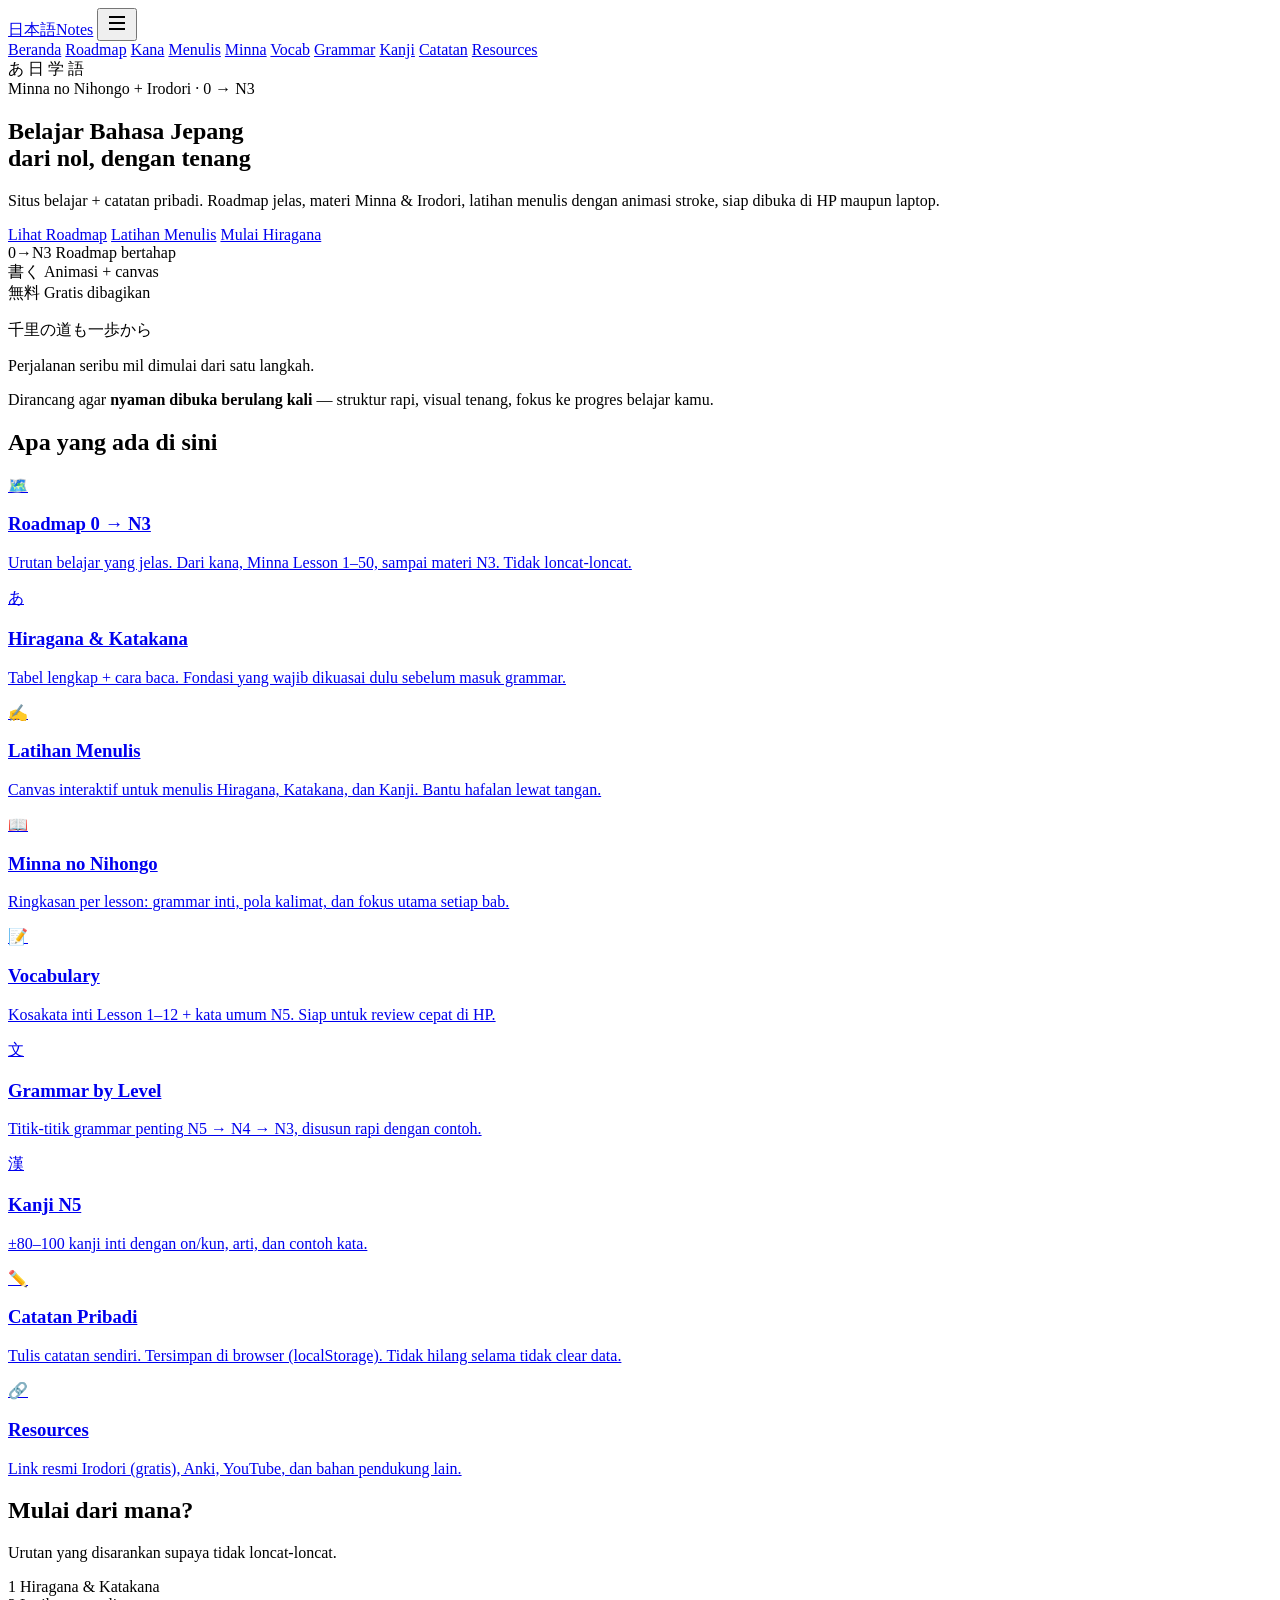
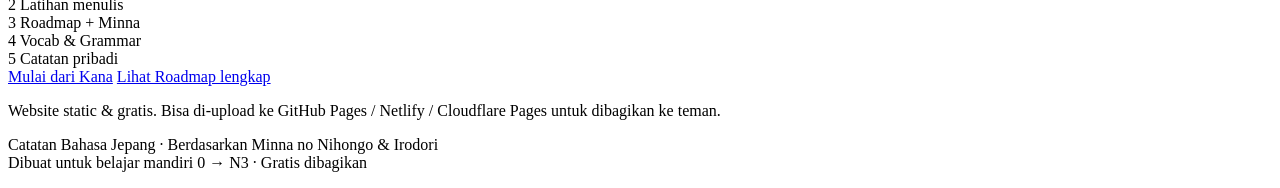
==== index.html @ 3dc0896b "add files via upload pertama semau file gratisan ai" ====
<!DOCTYPE html>
<html lang="id">
<head>
  <meta charset="UTF-8">
  <meta name="viewport" content="width=device-width, initial-scale=1">
  <title>Catatan Bahasa Jepang | Dari 0 sampai N3</title>
  <meta name="description" content="Website catatan belajar bahasa Jepang pribadi. Roadmap jelas dari pemula absolut sampai JLPT N3 berdasarkan Minna no Nihongo dan Irodori. Gratis dan siap dibagikan.">
  <meta name="keywords" content="belajar bahasa Jepang, Minna no Nihongo, Irodori, JLPT N5 N4 N3, catatan Jepang, hiragana, katakana">
  <meta name="author" content="Catatan Jepang">
  <meta property="og:title" content="Catatan Bahasa Jepang | 0 → N3">
  <meta property="og:description" content="Roadmap rapi + materi inti berdasarkan Minna no Nihongo & Irodori. Siap pakai, gratis, mobile-friendly.">
  <meta property="og:type" content="website">
  <link rel="preconnect" href="https://fonts.googleapis.com">
  <link rel="preconnect" href="https://fonts.gstatic.com" crossorigin>
  <link href="https://fonts.googleapis.com/css2?family=Noto+Sans+JP:wght@400;500;600;700&family=Shippori+Mincho:wght@500;600;700&display=swap" rel="stylesheet">
  <link rel="stylesheet" href="css/style.css">
</head>
<body>
  <header class="site-header">
    <div class="container header-inner">
      <a href="index.html" class="logo">日本語<span>Notes</span></a>
      <button class="menu-toggle" aria-label="Menu" aria-expanded="false">
        <svg width="24" height="24" fill="none" stroke="currentColor" stroke-width="2"><path d="M4 6h16M4 12h16M4 18h16"/></svg>
      </button>
      <nav class="nav">
        <a href="index.html" class="active">Beranda</a>
        <a href="roadmap.html">Roadmap</a>
        <a href="kana.html">Kana</a>
        <a href="writing.html">Menulis</a>
        <a href="lessons.html">Minna</a>
        <a href="vocab.html">Vocab</a>
        <a href="grammar.html">Grammar</a>
        <a href="kanji.html">Kanji</a>
        <a href="notes.html">Catatan</a>
        <a href="resources.html">Resources</a>
      </nav>
    </div>
  </header>

  <main>
    <section class="hero">
      <span class="hero-deco hero-deco-1" aria-hidden="true">あ</span>
      <span class="hero-deco hero-deco-2" aria-hidden="true">日</span>
      <span class="hero-deco hero-deco-3" aria-hidden="true">学</span>
      <span class="hero-deco hero-deco-4" aria-hidden="true">語</span>
      <div class="container">
        <div class="hero-badge">Minna no Nihongo + Irodori · 0 → N3</div>
        <h1>Belajar Bahasa Jepang<br>dari nol, dengan tenang</h1>
        <p class="lead">Situs belajar + catatan pribadi. Roadmap jelas, materi Minna &amp; Irodori, latihan menulis dengan animasi stroke, siap dibuka di HP maupun laptop.</p>
        <div class="hero-actions">
          <a href="roadmap.html" class="btn btn-primary">Lihat Roadmap</a>
          <a href="writing.html" class="btn btn-outline">Latihan Menulis</a>
          <a href="kana.html" class="btn btn-outline">Mulai Hiragana</a>
        </div>
        <div class="home-features">
          <div class="home-feature">
            <span class="num">0→N3</span>
            <span class="label">Roadmap bertahap</span>
          </div>
          <div class="home-feature">
            <span class="num">書く</span>
            <span class="label">Animasi + canvas</span>
          </div>
          <div class="home-feature">
            <span class="num">無料</span>
            <span class="label">Gratis dibagikan</span>
          </div>
        </div>
        <div class="hero-quote">
          <p class="jp">千里の道も一歩から</p>
          <p class="id">Perjalanan seribu mil dimulai dari satu langkah.</p>
        </div>
      </div>
    </section>

    <section class="welcome-strip">
      <div class="container">
        <p>Dirancang agar <strong>nyaman dibuka berulang kali</strong> — struktur rapi, visual tenang, fokus ke progres belajar kamu.</p>
      </div>
    </section>

    <section class="section-sm">
      <div class="container">
        <div class="section-title-wrap">
          <span class="ornament"></span>
          <h2>Apa yang ada di sini</h2>
        </div>
        <div class="card-grid">
          <a href="roadmap.html" class="card">
            <div class="card-icon">🗺️</div>
            <h3>Roadmap 0 → N3</h3>
            <p>Urutan belajar yang jelas. Dari kana, Minna Lesson 1–50, sampai materi N3. Tidak loncat-loncat.</p>
          </a>
          <a href="kana.html" class="card">
            <div class="card-icon">あ</div>
            <h3>Hiragana & Katakana</h3>
            <p>Tabel lengkap + cara baca. Fondasi yang wajib dikuasai dulu sebelum masuk grammar.</p>
          </a>
          <a href="writing.html" class="card">
            <div class="card-icon">✍️</div>
            <h3>Latihan Menulis</h3>
            <p>Canvas interaktif untuk menulis Hiragana, Katakana, dan Kanji. Bantu hafalan lewat tangan.</p>
          </a>
          <a href="lessons.html" class="card">
            <div class="card-icon">📖</div>
            <h3>Minna no Nihongo</h3>
            <p>Ringkasan per lesson: grammar inti, pola kalimat, dan fokus utama setiap bab.</p>
          </a>
          <a href="vocab.html" class="card">
            <div class="card-icon">📝</div>
            <h3>Vocabulary</h3>
            <p>Kosakata inti Lesson 1–12 + kata umum N5. Siap untuk review cepat di HP.</p>
          </a>
          <a href="grammar.html" class="card">
            <div class="card-icon">文</div>
            <h3>Grammar by Level</h3>
            <p>Titik-titik grammar penting N5 → N4 → N3, disusun rapi dengan contoh.</p>
          </a>
          <a href="kanji.html" class="card">
            <div class="card-icon">漢</div>
            <h3>Kanji N5</h3>
            <p>±80–100 kanji inti dengan on/kun, arti, dan contoh kata.</p>
          </a>
          <a href="notes.html" class="card">
            <div class="card-icon">✏️</div>
            <h3>Catatan Pribadi</h3>
            <p>Tulis catatan sendiri. Tersimpan di browser (localStorage). Tidak hilang selama tidak clear data.</p>
          </a>
          <a href="resources.html" class="card">
            <div class="card-icon">🔗</div>
            <h3>Resources</h3>
            <p>Link resmi Irodori (gratis), Anki, YouTube, dan bahan pendukung lain.</p>
          </a>
        </div>
      </div>
    </section>

    <section class="section">
      <div class="container">
        <div class="start-cta">
          <h2>Mulai dari mana?</h2>
          <p class="muted mb-0">Urutan yang disarankan supaya tidak loncat-loncat.</p>
          <div class="start-steps">
            <div class="start-step"><span>1</span> Hiragana &amp; Katakana</div>
            <div class="start-step"><span>2</span> Latihan menulis</div>
            <div class="start-step"><span>3</span> Roadmap + Minna</div>
            <div class="start-step"><span>4</span> Vocab &amp; Grammar</div>
            <div class="start-step"><span>5</span> Catatan pribadi</div>
          </div>
          <div class="hero-actions">
            <a href="kana.html" class="btn btn-primary">Mulai dari Kana</a>
            <a href="roadmap.html" class="btn btn-outline">Lihat Roadmap lengkap</a>
          </div>
        </div>
        <p class="small muted mt-2 text-center">Website static &amp; gratis. Bisa di-upload ke GitHub Pages / Netlify / Cloudflare Pages untuk dibagikan ke teman.</p>
      </div>
    </section>
  </main>

  <footer class="site-footer">
    <div class="container">
      <p>Catatan Bahasa Jepang · Berdasarkan Minna no Nihongo & Irodori<br>
      Dibuat untuk belajar mandiri 0 → N3 · Gratis dibagikan</p>
    </div>
  </footer>

  <script src="js/main.js"></script>
</body>
</html>
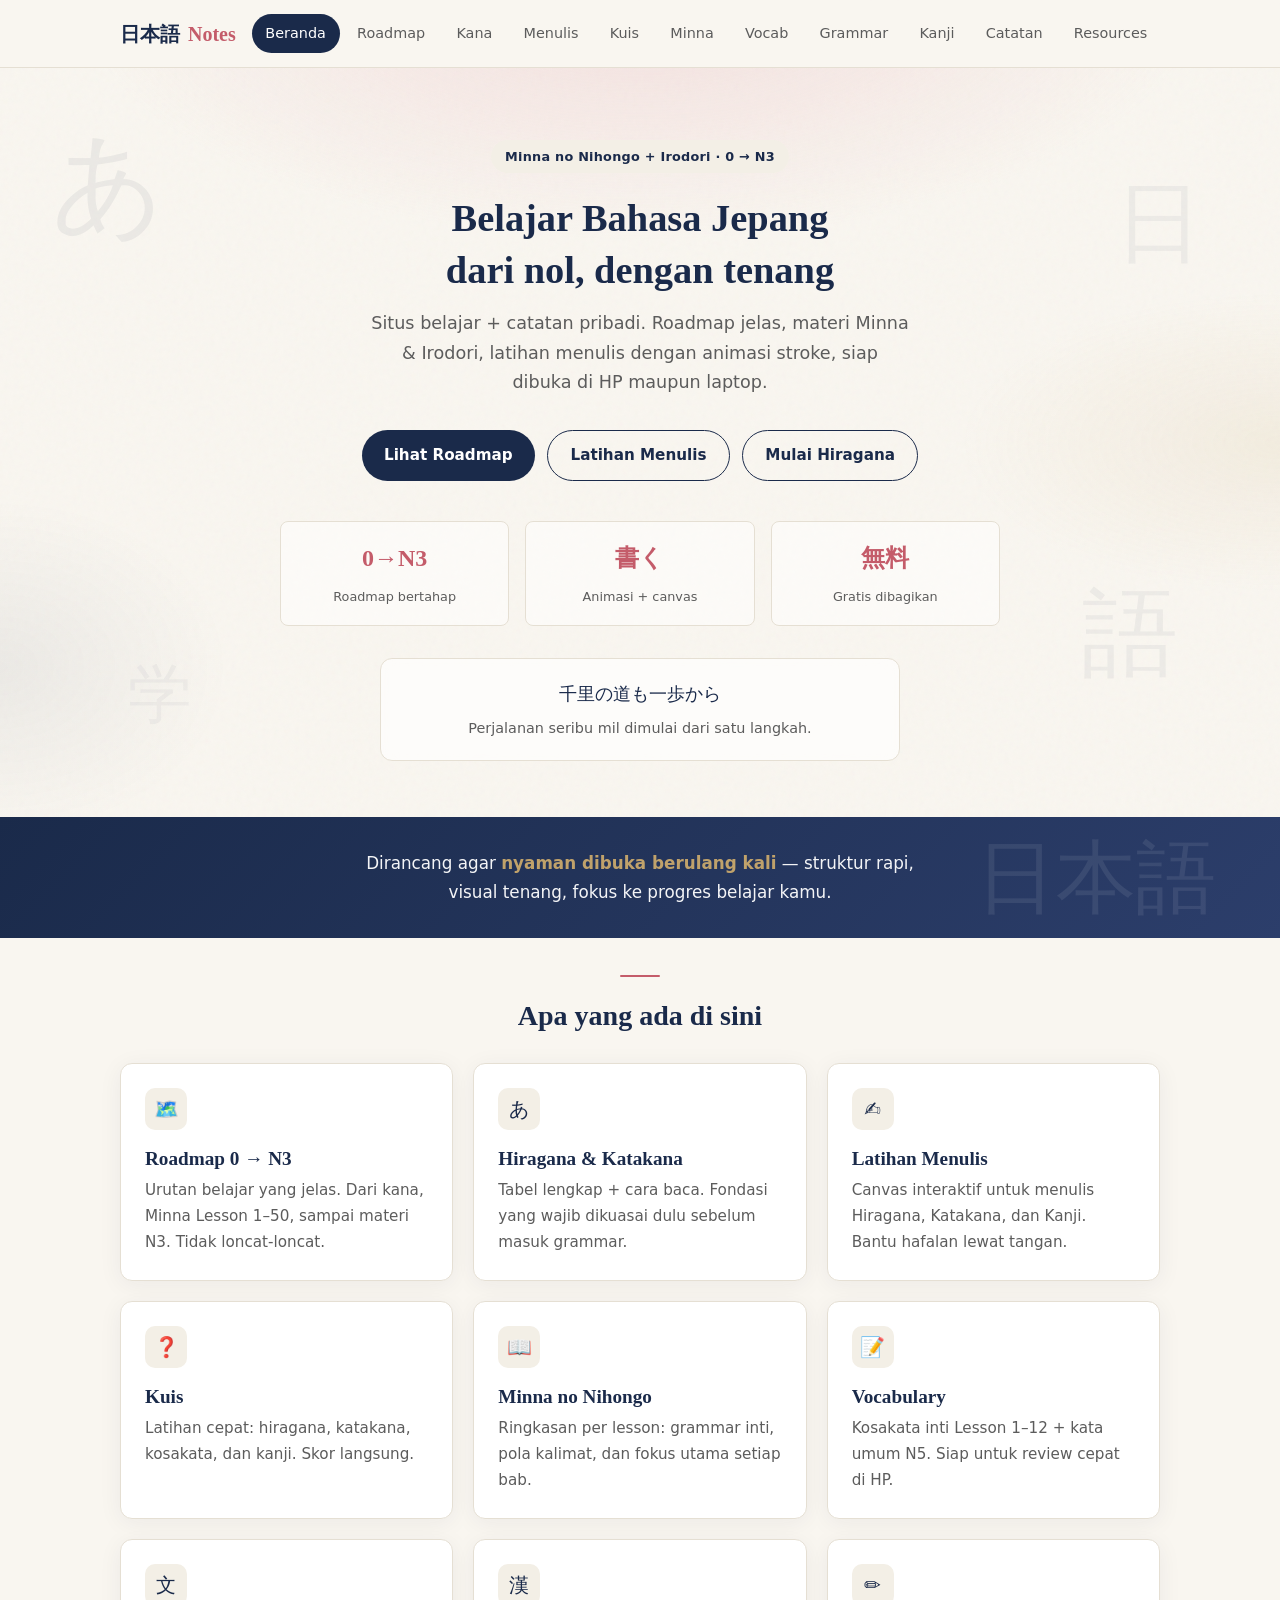
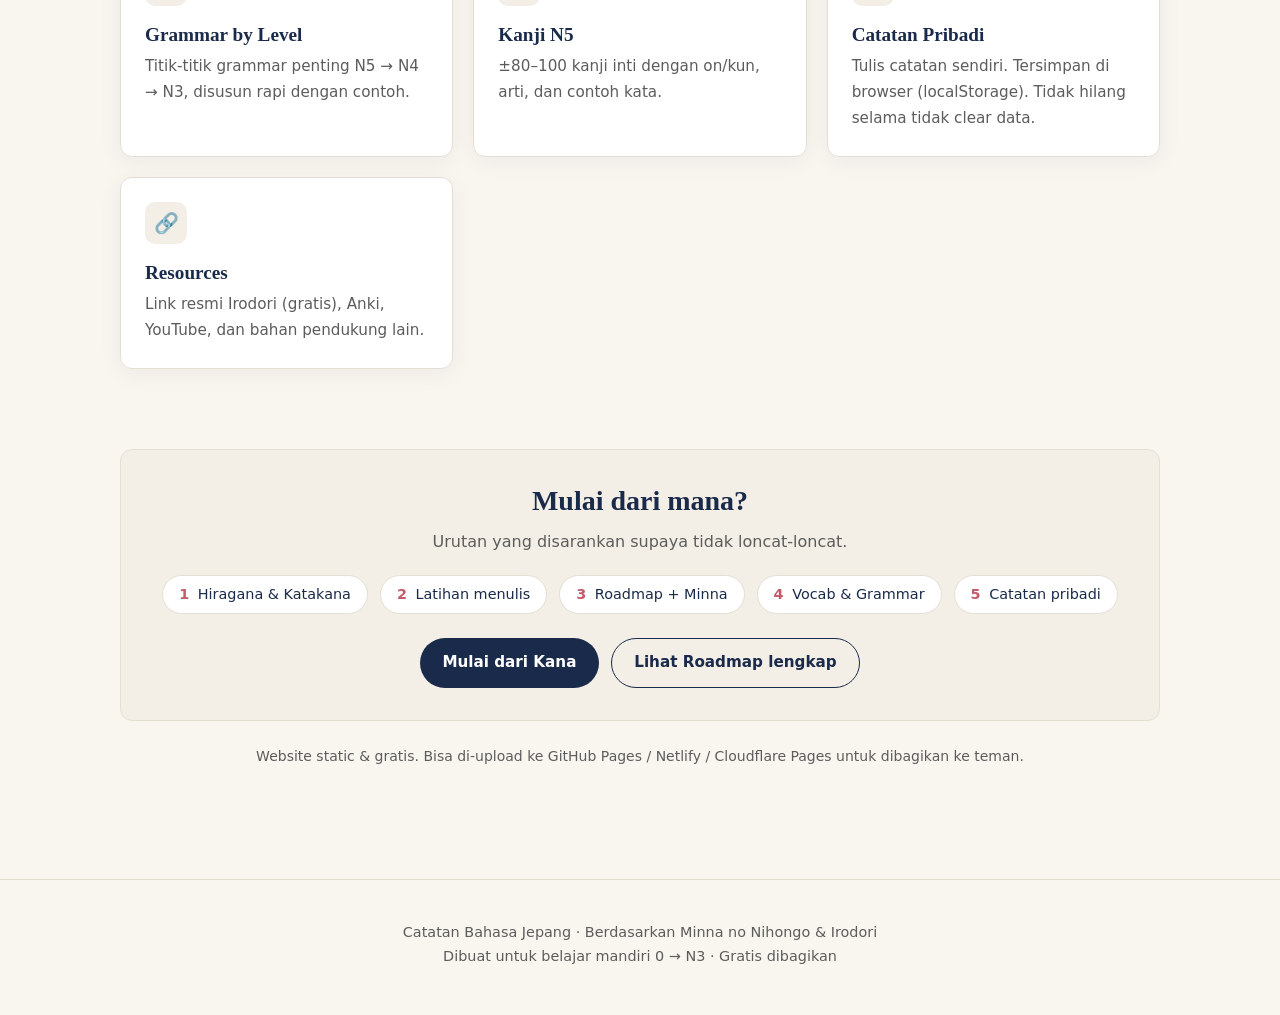
==== commit de2d6af2: "update quiz" ====
--- a/index.html
+++ b/index.html
@@ -27,6 +27,7 @@
         <a href="roadmap.html">Roadmap</a>
         <a href="kana.html">Kana</a>
         <a href="writing.html">Menulis</a>
+        <a href="quiz.html">Kuis</a>
         <a href="lessons.html">Minna</a>
         <a href="vocab.html">Vocab</a>
         <a href="grammar.html">Grammar</a>
@@ -101,6 +102,11 @@
             <h3>Latihan Menulis</h3>
             <p>Canvas interaktif untuk menulis Hiragana, Katakana, dan Kanji. Bantu hafalan lewat tangan.</p>
           </a>
+          <a href="quiz.html" class="card">
+            <div class="card-icon">❓</div>
+            <h3>Kuis</h3>
+            <p>Latihan cepat: hiragana, katakana, kosakata, dan kanji. Skor langsung.</p>
+          </a>
           <a href="lessons.html" class="card">
             <div class="card-icon">📖</div>
             <h3>Minna no Nihongo</h3>
--- a/css/style.css
+++ b/css/style.css
@@ -0,0 +1,804 @@
+/* ===== Japanese Notes - Luxurious Minimal Theme ===== */
+:root {
+  --bg: #f9f6f0;
+  --bg-card: #ffffff;
+  --bg-soft: #f3efe6;
+  --text: #1a1a1a;
+  --text-muted: #5c5c5c;
+  --primary: #1a2a4a;          /* deep indigo */
+  --primary-soft: #2c3e6b;
+  --accent: #c45c6a;           /* soft sakura / rose */
+  --accent-soft: #e8b4bc;
+  --gold: #c9a86c;
+  --border: #e5dfd3;
+  --success: #3d7a5a;
+  --shadow: 0 4px 24px rgba(26, 42, 74, 0.06);
+  --shadow-hover: 0 8px 32px rgba(26, 42, 74, 0.1);
+  --radius: 12px;
+  --radius-sm: 8px;
+  --font-sans: 'Noto Sans JP', system-ui, -apple-system, sans-serif;
+  --font-serif: 'Shippori Mincho', 'Noto Serif JP', serif;
+  --header-h: 68px;
+}
+
+*, *::before, *::after { box-sizing: border-box; margin: 0; padding: 0; }
+
+html {
+  scroll-behavior: smooth;
+  font-size: 16px;
+}
+
+body {
+  font-family: var(--font-sans);
+  background: var(--bg);
+  color: var(--text);
+  line-height: 1.7;
+  min-height: 100vh;
+  -webkit-font-smoothing: antialiased;
+}
+
+/* subtle paper texture */
+body::before {
+  content: "";
+  position: fixed;
+  inset: 0;
+  background-image: url("data:image/svg+xml,%3Csvg viewBox='0 0 200 200' xmlns='http://www.w3.org/2000/svg'%3E%3Cfilter id='n'%3E%3CfeTurbulence type='fractalNoise' baseFrequency='0.85' numOctaves='4' stitchTiles='stitch'/%3E%3C/filter%3E%3Crect width='100%25' height='100%25' filter='url(%23n)' opacity='0.03'/%3E%3C/svg%3E");
+  pointer-events: none;
+  z-index: -1;
+}
+
+a { color: var(--primary); text-decoration: none; transition: color 0.2s; }
+a:hover { color: var(--accent); }
+
+img { max-width: 100%; display: block; }
+
+/* ===== Typography ===== */
+h1, h2, h3, h4 {
+  font-family: var(--font-serif);
+  font-weight: 600;
+  line-height: 1.35;
+  color: var(--primary);
+}
+
+h1 { font-size: clamp(1.8rem, 4vw, 2.4rem); margin-bottom: 0.6em; }
+h2 { font-size: clamp(1.4rem, 3vw, 1.75rem); margin-bottom: 0.5em; }
+h3 { font-size: 1.2rem; margin-bottom: 0.4em; }
+h4 { font-size: 1.05rem; }
+
+p { margin-bottom: 1em; }
+.lead { font-size: 1.1rem; color: var(--text-muted); }
+
+/* ===== Layout ===== */
+.container {
+  width: 100%;
+  max-width: 1080px;
+  margin: 0 auto;
+  padding: 0 1.25rem;
+}
+
+.section { padding: 3rem 0; }
+.section-sm { padding: 2rem 0; }
+
+/* ===== Header ===== */
+.site-header {
+  position: sticky;
+  top: 0;
+  z-index: 100;
+  background: rgba(249, 246, 240, 0.92);
+  backdrop-filter: blur(12px);
+  border-bottom: 1px solid var(--border);
+  height: var(--header-h);
+}
+
+.header-inner {
+  display: flex;
+  align-items: center;
+  justify-content: space-between;
+  height: 100%;
+  gap: 1rem;
+}
+
+.logo {
+  font-family: var(--font-serif);
+  font-size: 1.25rem;
+  font-weight: 700;
+  color: var(--primary);
+  display: flex;
+  align-items: center;
+  gap: 0.5rem;
+  white-space: nowrap;
+}
+
+.logo span { color: var(--accent); }
+
+.nav {
+  display: flex;
+  align-items: center;
+  gap: 0.25rem;
+}
+
+.nav a {
+  padding: 0.45rem 0.85rem;
+  border-radius: 999px;
+  font-size: 0.9rem;
+  font-weight: 500;
+  color: var(--text-muted);
+}
+
+.nav a:hover,
+.nav a.active {
+  background: var(--primary);
+  color: #fff;
+}
+
+.menu-toggle {
+  display: none;
+  background: none;
+  border: none;
+  cursor: pointer;
+  padding: 0.5rem;
+  color: var(--primary);
+}
+
+/* ===== Hero ===== */
+.hero {
+  padding: 4rem 0 3.5rem;
+  text-align: center;
+}
+
+.hero-badge {
+  display: inline-block;
+  background: var(--bg-soft);
+  color: var(--primary);
+  font-size: 0.8rem;
+  font-weight: 600;
+  padding: 0.35rem 0.9rem;
+  border-radius: 999px;
+  margin-bottom: 1.25rem;
+  letter-spacing: 0.02em;
+}
+
+.hero h1 {
+  margin-bottom: 0.75rem;
+}
+
+.hero .lead {
+  max-width: 540px;
+  margin: 0 auto 2rem;
+}
+
+.hero-actions {
+  display: flex;
+  flex-wrap: wrap;
+  gap: 0.75rem;
+  justify-content: center;
+}
+
+/* ===== Buttons ===== */
+.btn {
+  display: inline-flex;
+  align-items: center;
+  justify-content: center;
+  gap: 0.4rem;
+  padding: 0.7rem 1.4rem;
+  border-radius: 999px;
+  font-weight: 600;
+  font-size: 0.95rem;
+  border: none;
+  cursor: pointer;
+  transition: all 0.2s;
+  text-decoration: none;
+}
+
+.btn-primary {
+  background: var(--primary);
+  color: #fff;
+}
+.btn-primary:hover {
+  background: var(--primary-soft);
+  color: #fff;
+  transform: translateY(-1px);
+  box-shadow: var(--shadow);
+}
+
+.btn-outline {
+  background: transparent;
+  color: var(--primary);
+  border: 1.5px solid var(--primary);
+}
+.btn-outline:hover {
+  background: var(--primary);
+  color: #fff;
+}
+
+.btn-accent {
+  background: var(--accent);
+  color: #fff;
+}
+.btn-accent:hover {
+  background: #b04a58;
+  color: #fff;
+}
+
+.btn-sm {
+  padding: 0.4rem 0.9rem;
+  font-size: 0.85rem;
+}
+
+/* ===== Cards ===== */
+.card {
+  background: var(--bg-card);
+  border: 1px solid var(--border);
+  border-radius: var(--radius);
+  padding: 1.5rem;
+  box-shadow: var(--shadow);
+  transition: box-shadow 0.25s, transform 0.25s;
+}
+
+.card:hover {
+  box-shadow: var(--shadow-hover);
+}
+
+.card-grid {
+  display: grid;
+  grid-template-columns: repeat(auto-fill, minmax(260px, 1fr));
+  gap: 1.25rem;
+}
+
+.card-icon {
+  width: 42px;
+  height: 42px;
+  border-radius: 10px;
+  background: var(--bg-soft);
+  display: flex;
+  align-items: center;
+  justify-content: center;
+  font-size: 1.25rem;
+  margin-bottom: 1rem;
+  color: var(--primary);
+}
+
+.card h3 { margin-bottom: 0.4rem; }
+.card p { color: var(--text-muted); font-size: 0.95rem; margin-bottom: 0; }
+
+/* ===== Roadmap ===== */
+.roadmap-timeline {
+  position: relative;
+  padding-left: 2rem;
+}
+
+.roadmap-timeline::before {
+  content: "";
+  position: absolute;
+  left: 7px;
+  top: 8px;
+  bottom: 8px;
+  width: 2px;
+  background: linear-gradient(to bottom, var(--accent), var(--primary), var(--gold));
+  border-radius: 2px;
+}
+
+.roadmap-item {
+  position: relative;
+  padding-bottom: 2.25rem;
+}
+
+.roadmap-item:last-child { padding-bottom: 0; }
+
+.roadmap-dot {
+  position: absolute;
+  left: -2rem;
+  top: 6px;
+  width: 16px;
+  height: 16px;
+  border-radius: 50%;
+  background: var(--bg);
+  border: 3px solid var(--accent);
+  z-index: 1;
+}
+
+.roadmap-item.n5 .roadmap-dot { border-color: #3d7a5a; }
+.roadmap-item.n4 .roadmap-dot { border-color: #c9a86c; }
+.roadmap-item.n3 .roadmap-dot { border-color: var(--primary); }
+
+.roadmap-level {
+  display: inline-block;
+  font-size: 0.75rem;
+  font-weight: 700;
+  letter-spacing: 0.04em;
+  text-transform: uppercase;
+  padding: 0.2rem 0.55rem;
+  border-radius: 4px;
+  margin-bottom: 0.4rem;
+}
+
+.level-start { background: #e8f0eb; color: #2d5a40; }
+.level-n5 { background: #e6f2eb; color: #2d5a40; }
+.level-n4 { background: #f8f0e0; color: #8a6d2f; }
+.level-n3 { background: #e8ecf4; color: #1a2a4a; }
+
+.roadmap-item h3 { margin-bottom: 0.35rem; }
+.roadmap-item p { color: var(--text-muted); font-size: 0.95rem; margin-bottom: 0.6rem; }
+
+.tag-list {
+  display: flex;
+  flex-wrap: wrap;
+  gap: 0.4rem;
+}
+
+.tag {
+  font-size: 0.78rem;
+  background: var(--bg-soft);
+  color: var(--text-muted);
+  padding: 0.2rem 0.55rem;
+  border-radius: 4px;
+}
+
+/* ===== Tables (Kana / Vocab) ===== */
+.table-wrap {
+  overflow-x: auto;
+  border-radius: var(--radius);
+  border: 1px solid var(--border);
+  background: var(--bg-card);
+}
+
+table {
+  width: 100%;
+  border-collapse: collapse;
+  font-size: 0.95rem;
+}
+
+th, td {
+  padding: 0.7rem 1rem;
+  text-align: left;
+  border-bottom: 1px solid var(--border);
+}
+
+th {
+  background: var(--bg-soft);
+  font-weight: 600;
+  color: var(--primary);
+  white-space: nowrap;
+}
+
+tr:last-child td { border-bottom: none; }
+tr:hover td { background: rgba(249, 246, 240, 0.6); }
+
+.kana-char {
+  font-size: 1.4rem;
+  font-weight: 500;
+  color: var(--primary);
+}
+
+.romaji { color: var(--text-muted); font-size: 0.9rem; }
+
+/* ===== Lesson / Grammar cards ===== */
+.lesson-card {
+  background: var(--bg-card);
+  border: 1px solid var(--border);
+  border-radius: var(--radius);
+  padding: 1.35rem 1.5rem;
+  margin-bottom: 1rem;
+}
+
+.lesson-header {
+  display: flex;
+  flex-wrap: wrap;
+  align-items: center;
+  gap: 0.6rem 1rem;
+  margin-bottom: 0.75rem;
+}
+
+.lesson-num {
+  font-family: var(--font-serif);
+  font-weight: 700;
+  color: var(--accent);
+  font-size: 0.95rem;
+}
+
+.grammar-point {
+  background: var(--bg-soft);
+  border-left: 3px solid var(--accent);
+  padding: 0.9rem 1.1rem;
+  margin: 0.75rem 0;
+  border-radius: 0 var(--radius-sm) var(--radius-sm) 0;
+}
+
+.grammar-point strong {
+  color: var(--primary);
+  display: block;
+  margin-bottom: 0.25rem;
+}
+
+.example {
+  font-family: var(--font-serif);
+  font-size: 1.05rem;
+  margin: 0.4rem 0;
+}
+
+.example-trans {
+  font-size: 0.9rem;
+  color: var(--text-muted);
+}
+
+/* ===== Progress / Checklist ===== */
+.check-list {
+  list-style: none;
+}
+
+.check-list li {
+  display: flex;
+  align-items: flex-start;
+  gap: 0.7rem;
+  padding: 0.55rem 0;
+  border-bottom: 1px solid var(--border);
+}
+
+.check-list li:last-child { border-bottom: none; }
+
+.check-list input[type="checkbox"] {
+  width: 18px;
+  height: 18px;
+  margin-top: 3px;
+  accent-color: var(--primary);
+  cursor: pointer;
+  flex-shrink: 0;
+}
+
+.check-list label {
+  cursor: pointer;
+  flex: 1;
+}
+
+.check-list input:checked + label {
+  text-decoration: line-through;
+  color: var(--text-muted);
+}
+
+/* ===== Notes area ===== */
+.notes-area {
+  width: 100%;
+  min-height: 220px;
+  padding: 1rem;
+  border: 1px solid var(--border);
+  border-radius: var(--radius);
+  font-family: var(--font-sans);
+  font-size: 1rem;
+  line-height: 1.6;
+  resize: vertical;
+  background: var(--bg-card);
+}
+
+.notes-area:focus {
+  outline: 2px solid var(--primary);
+  outline-offset: 1px;
+}
+
+.notes-actions {
+  display: flex;
+  gap: 0.75rem;
+  margin-top: 0.75rem;
+  flex-wrap: wrap;
+}
+
+/* ===== Tabs ===== */
+.tabs {
+  display: flex;
+  flex-wrap: wrap;
+  gap: 0.4rem;
+  margin-bottom: 1.5rem;
+  border-bottom: 1px solid var(--border);
+  padding-bottom: 0.75rem;
+}
+
+.tab-btn {
+  padding: 0.45rem 1rem;
+  border: none;
+  background: transparent;
+  border-radius: 999px;
+  font-weight: 500;
+  font-size: 0.9rem;
+  color: var(--text-muted);
+  cursor: pointer;
+  transition: all 0.2s;
+}
+
+.tab-btn:hover { background: var(--bg-soft); color: var(--primary); }
+.tab-btn.active {
+  background: var(--primary);
+  color: #fff;
+}
+
+.tab-panel { display: none; }
+.tab-panel.active { display: block; }
+
+/* ===== Footer ===== */
+.site-footer {
+  margin-top: 3rem;
+  padding: 2.5rem 0 2rem;
+  border-top: 1px solid var(--border);
+  text-align: center;
+  color: var(--text-muted);
+  font-size: 0.9rem;
+}
+
+.site-footer a { color: var(--primary); }
+
+/* ===== Utility ===== */
+.text-center { text-align: center; }
+.mb-0 { margin-bottom: 0; }
+.mb-1 { margin-bottom: 0.75rem; }
+.mb-2 { margin-bottom: 1.5rem; }
+.mt-2 { margin-top: 1.5rem; }
+.muted { color: var(--text-muted); }
+.small { font-size: 0.875rem; }
+
+.badge {
+  display: inline-block;
+  font-size: 0.72rem;
+  font-weight: 600;
+  padding: 0.15rem 0.5rem;
+  border-radius: 4px;
+  background: var(--bg-soft);
+  color: var(--primary);
+}
+
+.badge-n5 { background: #e6f2eb; color: #2d5a40; }
+.badge-n4 { background: #f8f0e0; color: #8a6d2f; }
+.badge-n3 { background: #e8ecf4; color: #1a2a4a; }
+
+/* ===== Responsive ===== */
+@media (max-width: 768px) {
+  .menu-toggle { display: block; }
+
+  .nav {
+    position: fixed;
+    top: var(--header-h);
+    left: 0;
+    right: 0;
+    background: var(--bg);
+    border-bottom: 1px solid var(--border);
+    flex-direction: column;
+    padding: 1rem;
+    gap: 0.35rem;
+    transform: translateY(-120%);
+    opacity: 0;
+    pointer-events: none;
+    transition: all 0.25s ease;
+    box-shadow: var(--shadow);
+  }
+
+  .nav.open {
+    transform: translateY(0);
+    opacity: 1;
+    pointer-events: auto;
+  }
+
+  .nav a {
+    width: 100%;
+    text-align: center;
+    padding: 0.7rem;
+  }
+
+  .hero { padding: 2.5rem 0 2rem; }
+  .section { padding: 2rem 0; }
+  .card-grid { grid-template-columns: 1fr; }
+}
+
+@media (max-width: 480px) {
+  .container { padding: 0 1rem; }
+  th, td { padding: 0.55rem 0.7rem; font-size: 0.9rem; }
+  .kana-char { font-size: 1.2rem; }
+}
+
+/* ===== Home page visual polish ===== */
+.hero {
+  position: relative;
+  padding: 4.5rem 0 3.5rem;
+  text-align: center;
+  overflow: hidden;
+}
+
+.hero::before {
+  content: "";
+  position: absolute;
+  inset: 0;
+  background:
+    radial-gradient(ellipse 80% 60% at 50% -10%, rgba(232, 180, 188, 0.35), transparent 55%),
+    radial-gradient(ellipse 50% 40% at 100% 50%, rgba(201, 168, 108, 0.12), transparent 50%),
+    radial-gradient(ellipse 40% 50% at 0% 80%, rgba(26, 42, 74, 0.06), transparent 45%);
+  pointer-events: none;
+  z-index: 0;
+}
+
+.hero .container {
+  position: relative;
+  z-index: 1;
+}
+
+/* floating decorative kana */
+.hero-deco {
+  position: absolute;
+  font-family: var(--font-serif);
+  color: var(--primary);
+  opacity: 0.06;
+  pointer-events: none;
+  user-select: none;
+  z-index: 0;
+  line-height: 1;
+}
+
+.hero-deco-1 { top: 8%; left: 4%; font-size: clamp(4rem, 12vw, 7rem); }
+.hero-deco-2 { top: 15%; right: 6%; font-size: clamp(3rem, 9vw, 5.5rem); opacity: 0.05; }
+.hero-deco-3 { bottom: 12%; left: 10%; font-size: clamp(2.5rem, 7vw, 4rem); opacity: 0.04; }
+.hero-deco-4 { bottom: 18%; right: 8%; font-size: clamp(3.5rem, 10vw, 6rem); opacity: 0.05; }
+
+.hero-quote {
+  max-width: 520px;
+  margin: 2rem auto 0;
+  padding: 1.25rem 1.5rem;
+  background: rgba(255, 255, 255, 0.65);
+  border: 1px solid var(--border);
+  border-radius: var(--radius);
+  backdrop-filter: blur(8px);
+}
+
+.hero-quote .jp {
+  font-family: var(--font-serif);
+  font-size: 1.15rem;
+  color: var(--primary);
+  margin-bottom: 0.35rem;
+}
+
+.hero-quote .id {
+  font-size: 0.9rem;
+  color: var(--text-muted);
+  margin: 0;
+}
+
+.home-features {
+  display: grid;
+  grid-template-columns: repeat(3, 1fr);
+  gap: 1rem;
+  margin-top: 2.5rem;
+  max-width: 720px;
+  margin-left: auto;
+  margin-right: auto;
+}
+
+.home-feature {
+  text-align: center;
+  padding: 1rem 0.75rem;
+  background: rgba(255, 255, 255, 0.5);
+  border-radius: var(--radius-sm);
+  border: 1px solid var(--border);
+}
+
+.home-feature .num {
+  font-family: var(--font-serif);
+  font-size: 1.5rem;
+  color: var(--accent);
+  font-weight: 700;
+  display: block;
+  margin-bottom: 0.2rem;
+}
+
+.home-feature .label {
+  font-size: 0.8rem;
+  color: var(--text-muted);
+}
+
+.welcome-strip {
+  background: linear-gradient(135deg, var(--primary) 0%, #2c3e6b 100%);
+  color: #fff;
+  padding: 2rem 0;
+  margin: 0;
+  position: relative;
+  overflow: hidden;
+}
+
+.welcome-strip::after {
+  content: "日本語";
+  position: absolute;
+  right: 5%;
+  top: 50%;
+  transform: translateY(-50%);
+  font-family: var(--font-serif);
+  font-size: clamp(3rem, 10vw, 5rem);
+  opacity: 0.08;
+  pointer-events: none;
+}
+
+.welcome-strip .container {
+  position: relative;
+  z-index: 1;
+  text-align: center;
+}
+
+.welcome-strip p {
+  margin: 0;
+  font-size: 1.05rem;
+  opacity: 0.95;
+  max-width: 560px;
+  margin-left: auto;
+  margin-right: auto;
+}
+
+.welcome-strip strong {
+  color: var(--gold);
+}
+
+.card {
+  position: relative;
+  overflow: hidden;
+}
+
+.card::after {
+  content: "";
+  position: absolute;
+  top: 0;
+  left: 0;
+  right: 0;
+  height: 3px;
+  background: linear-gradient(90deg, var(--accent), var(--gold), transparent);
+  opacity: 0;
+  transition: opacity 0.25s;
+}
+
+.card:hover::after {
+  opacity: 1;
+}
+
+.section-title-wrap {
+  text-align: center;
+  margin-bottom: 1.75rem;
+}
+
+.section-title-wrap .ornament {
+  display: inline-block;
+  width: 40px;
+  height: 2px;
+  background: var(--accent);
+  margin-bottom: 0.75rem;
+  border-radius: 2px;
+}
+
+.start-cta {
+  background: var(--bg-soft);
+  border-radius: var(--radius);
+  padding: 2rem 1.5rem;
+  text-align: center;
+  border: 1px solid var(--border);
+}
+
+.start-cta h2 {
+  margin-bottom: 0.5rem;
+}
+
+.start-steps {
+  display: flex;
+  flex-wrap: wrap;
+  justify-content: center;
+  gap: 0.75rem;
+  margin: 1.25rem 0 1.5rem;
+}
+
+.start-step {
+  background: #fff;
+  border: 1px solid var(--border);
+  border-radius: 999px;
+  padding: 0.4rem 1rem;
+  font-size: 0.9rem;
+  color: var(--primary);
+}
+
+.start-step span {
+  color: var(--accent);
+  font-weight: 700;
+  margin-right: 0.25rem;
+}
+
+@media (max-width: 600px) {
+  .home-features { grid-template-columns: 1fr; }
+  .hero-deco { display: none; }
+}
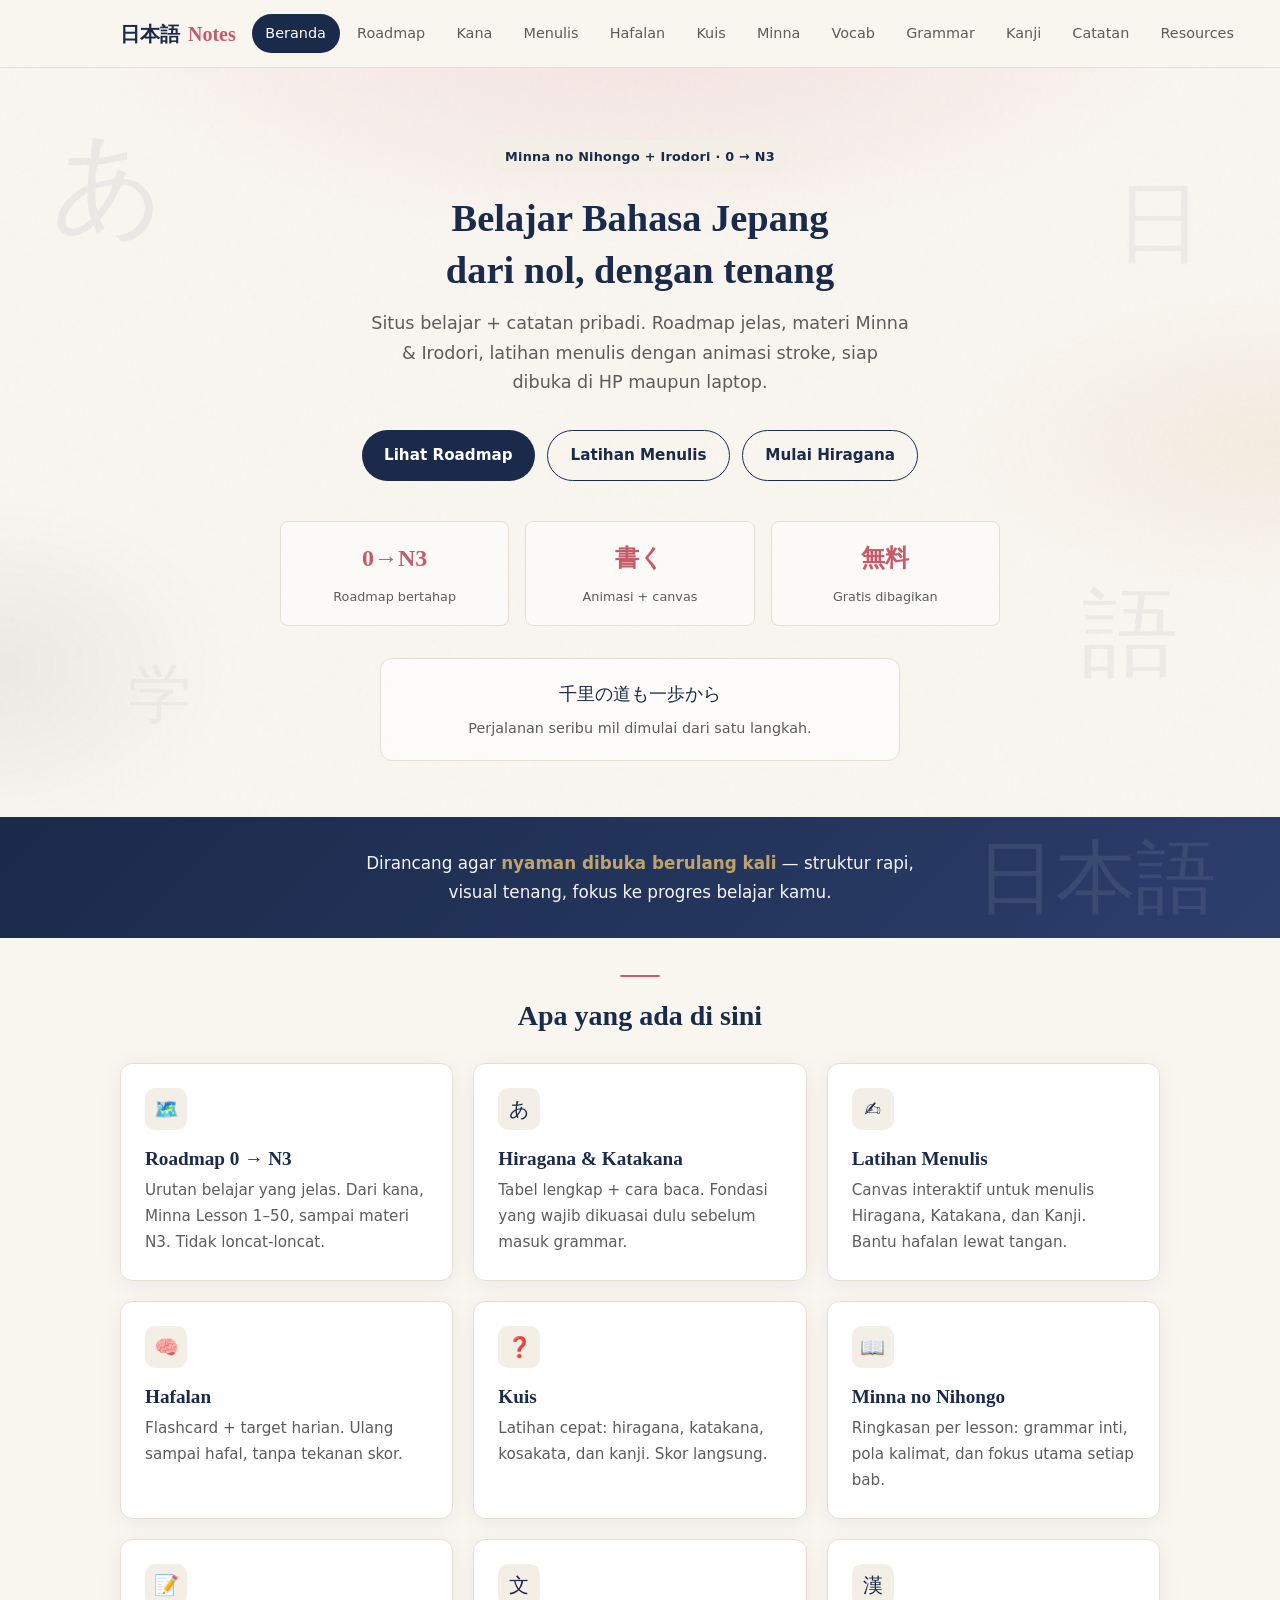
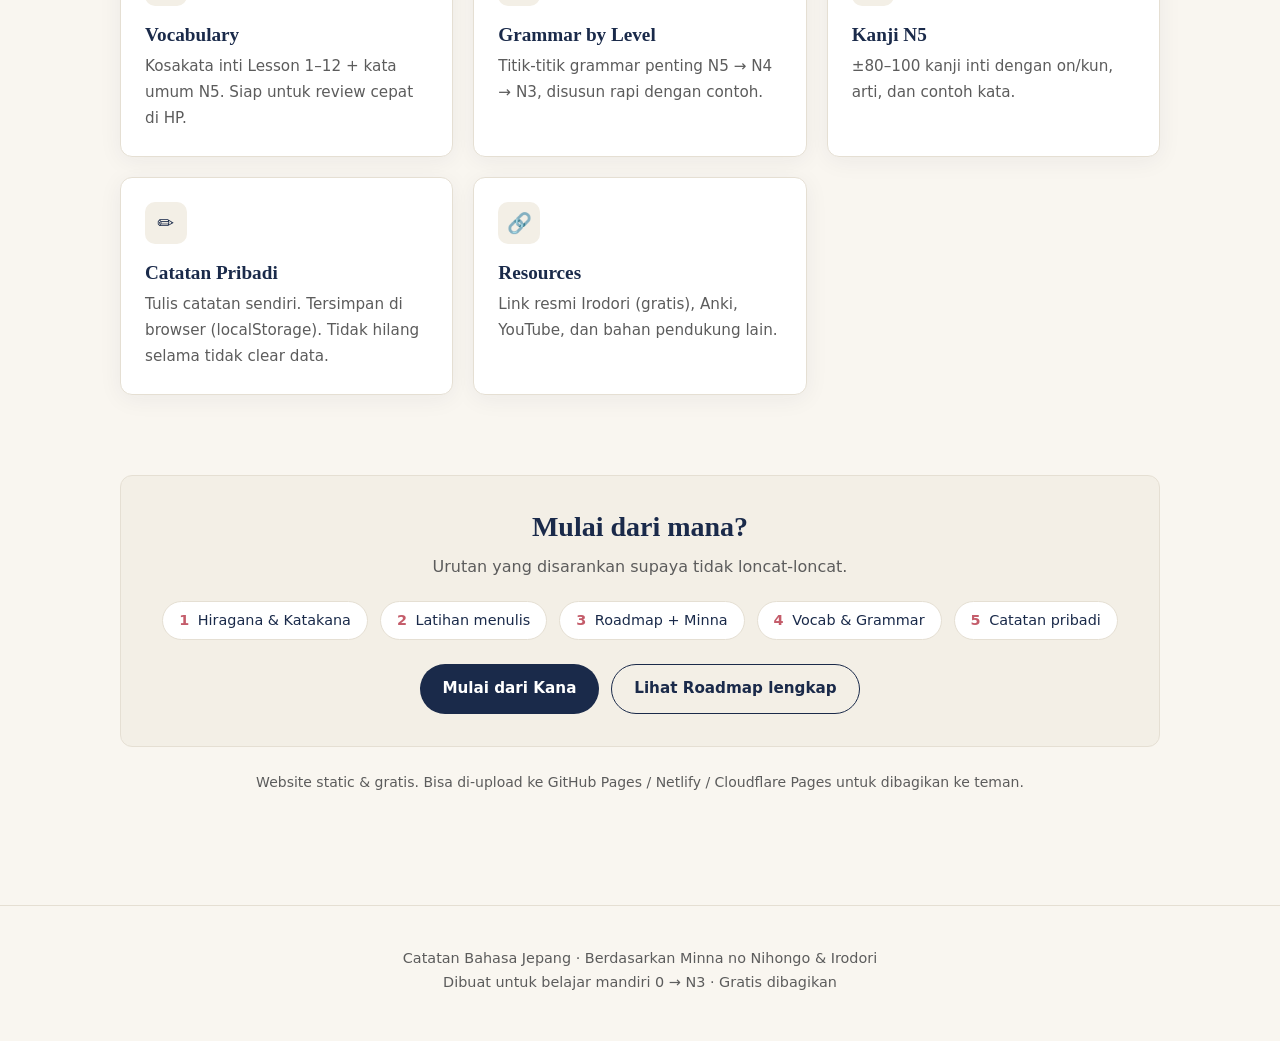
==== commit e6893c6c: "tambah hafalan" ====
--- a/index.html
+++ b/index.html
@@ -27,6 +27,7 @@
         <a href="roadmap.html">Roadmap</a>
         <a href="kana.html">Kana</a>
         <a href="writing.html">Menulis</a>
+        <a href="hafalan.html">Hafalan</a>
         <a href="quiz.html">Kuis</a>
         <a href="lessons.html">Minna</a>
         <a href="vocab.html">Vocab</a>
@@ -102,6 +103,11 @@
             <h3>Latihan Menulis</h3>
             <p>Canvas interaktif untuk menulis Hiragana, Katakana, dan Kanji. Bantu hafalan lewat tangan.</p>
           </a>
+          <a href="hafalan.html" class="card">
+            <div class="card-icon">🧠</div>
+            <h3>Hafalan</h3>
+            <p>Flashcard + target harian. Ulang sampai hafal, tanpa tekanan skor.</p>
+          </a>
           <a href="quiz.html" class="card">
             <div class="card-icon">❓</div>
             <h3>Kuis</h3>
